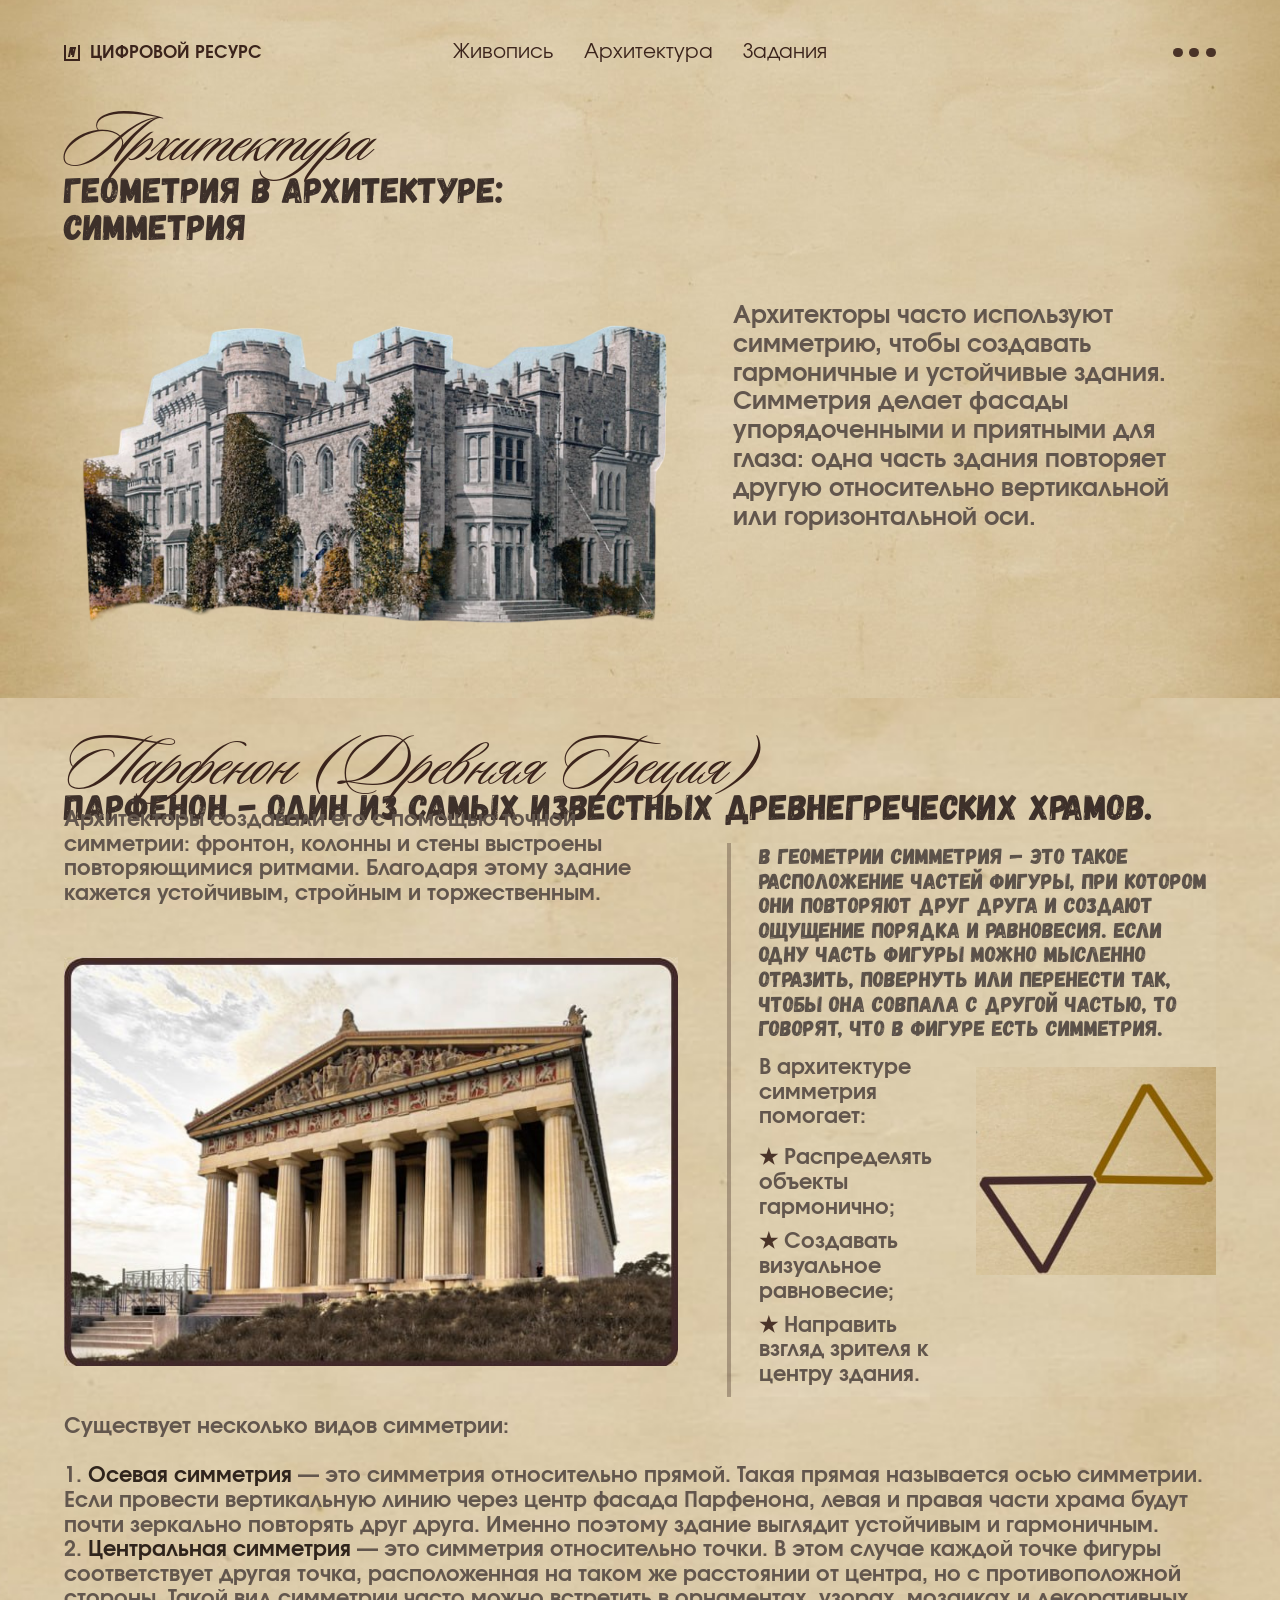
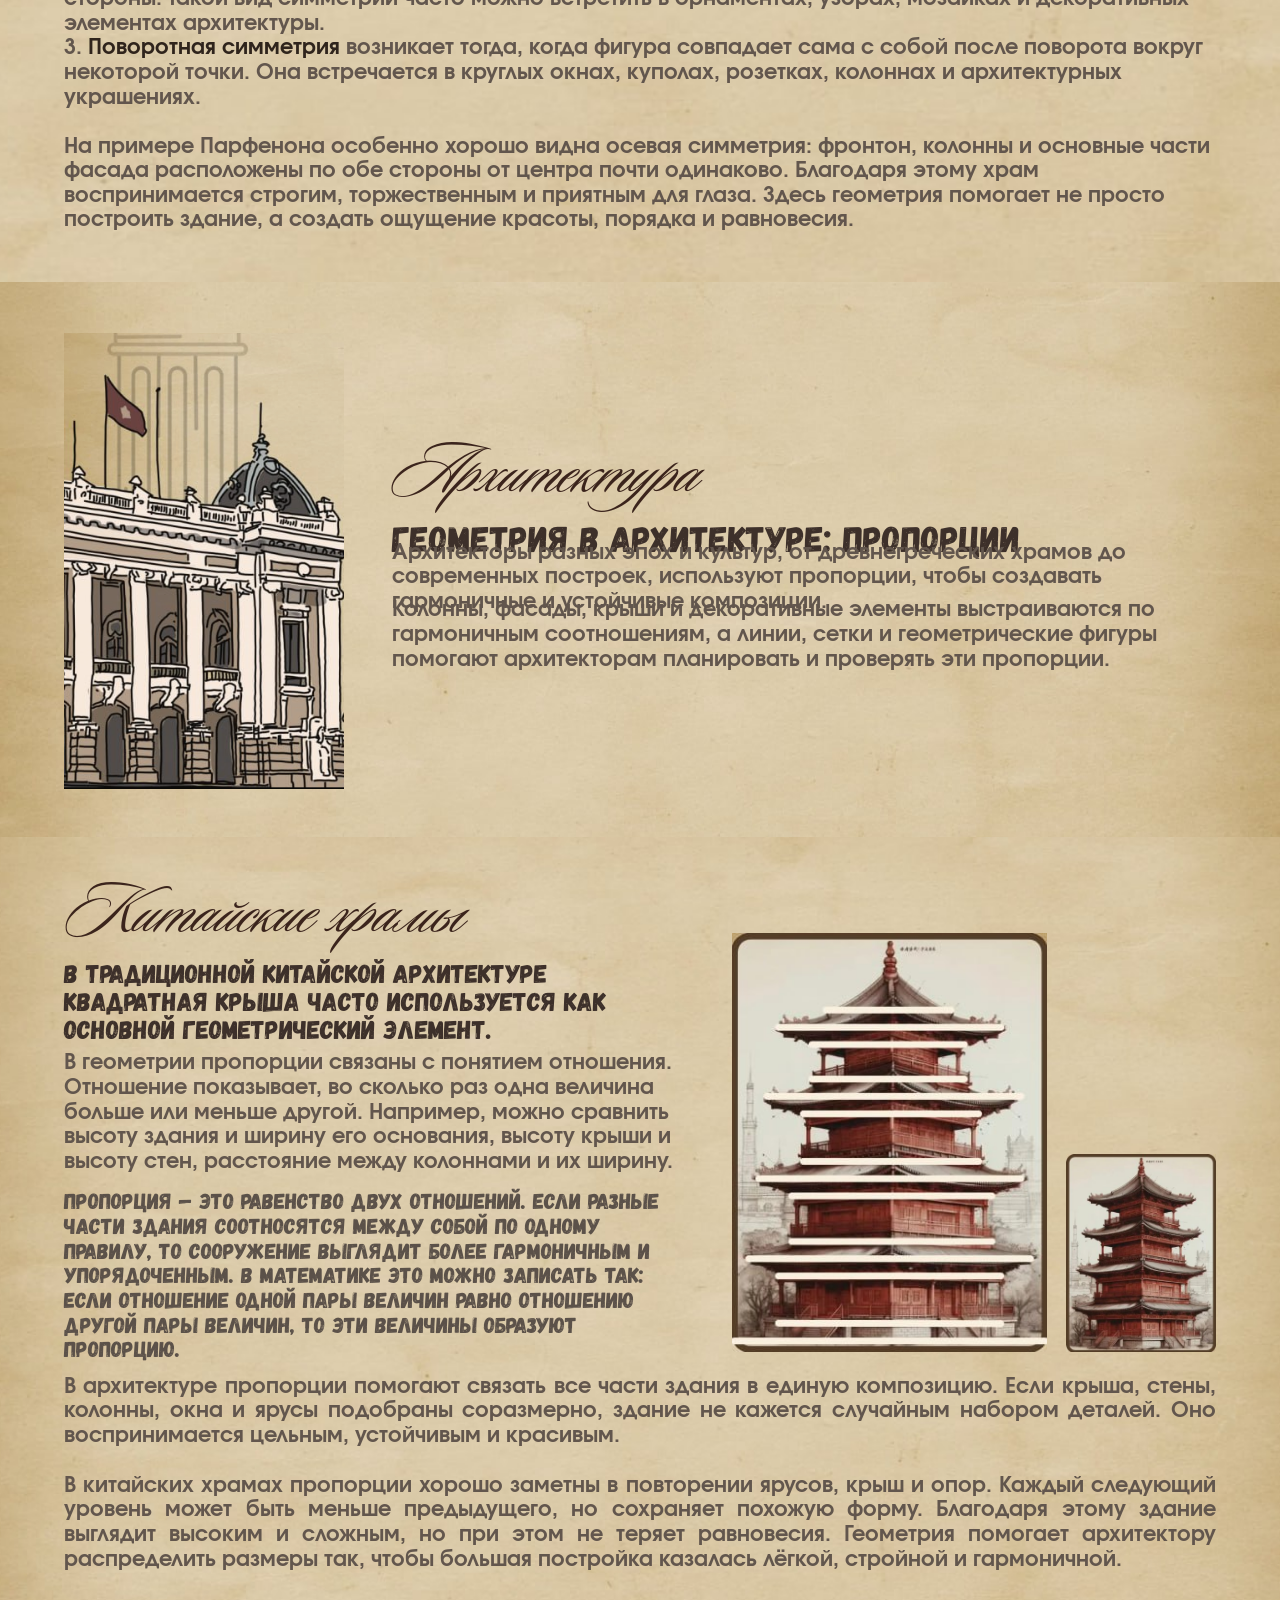
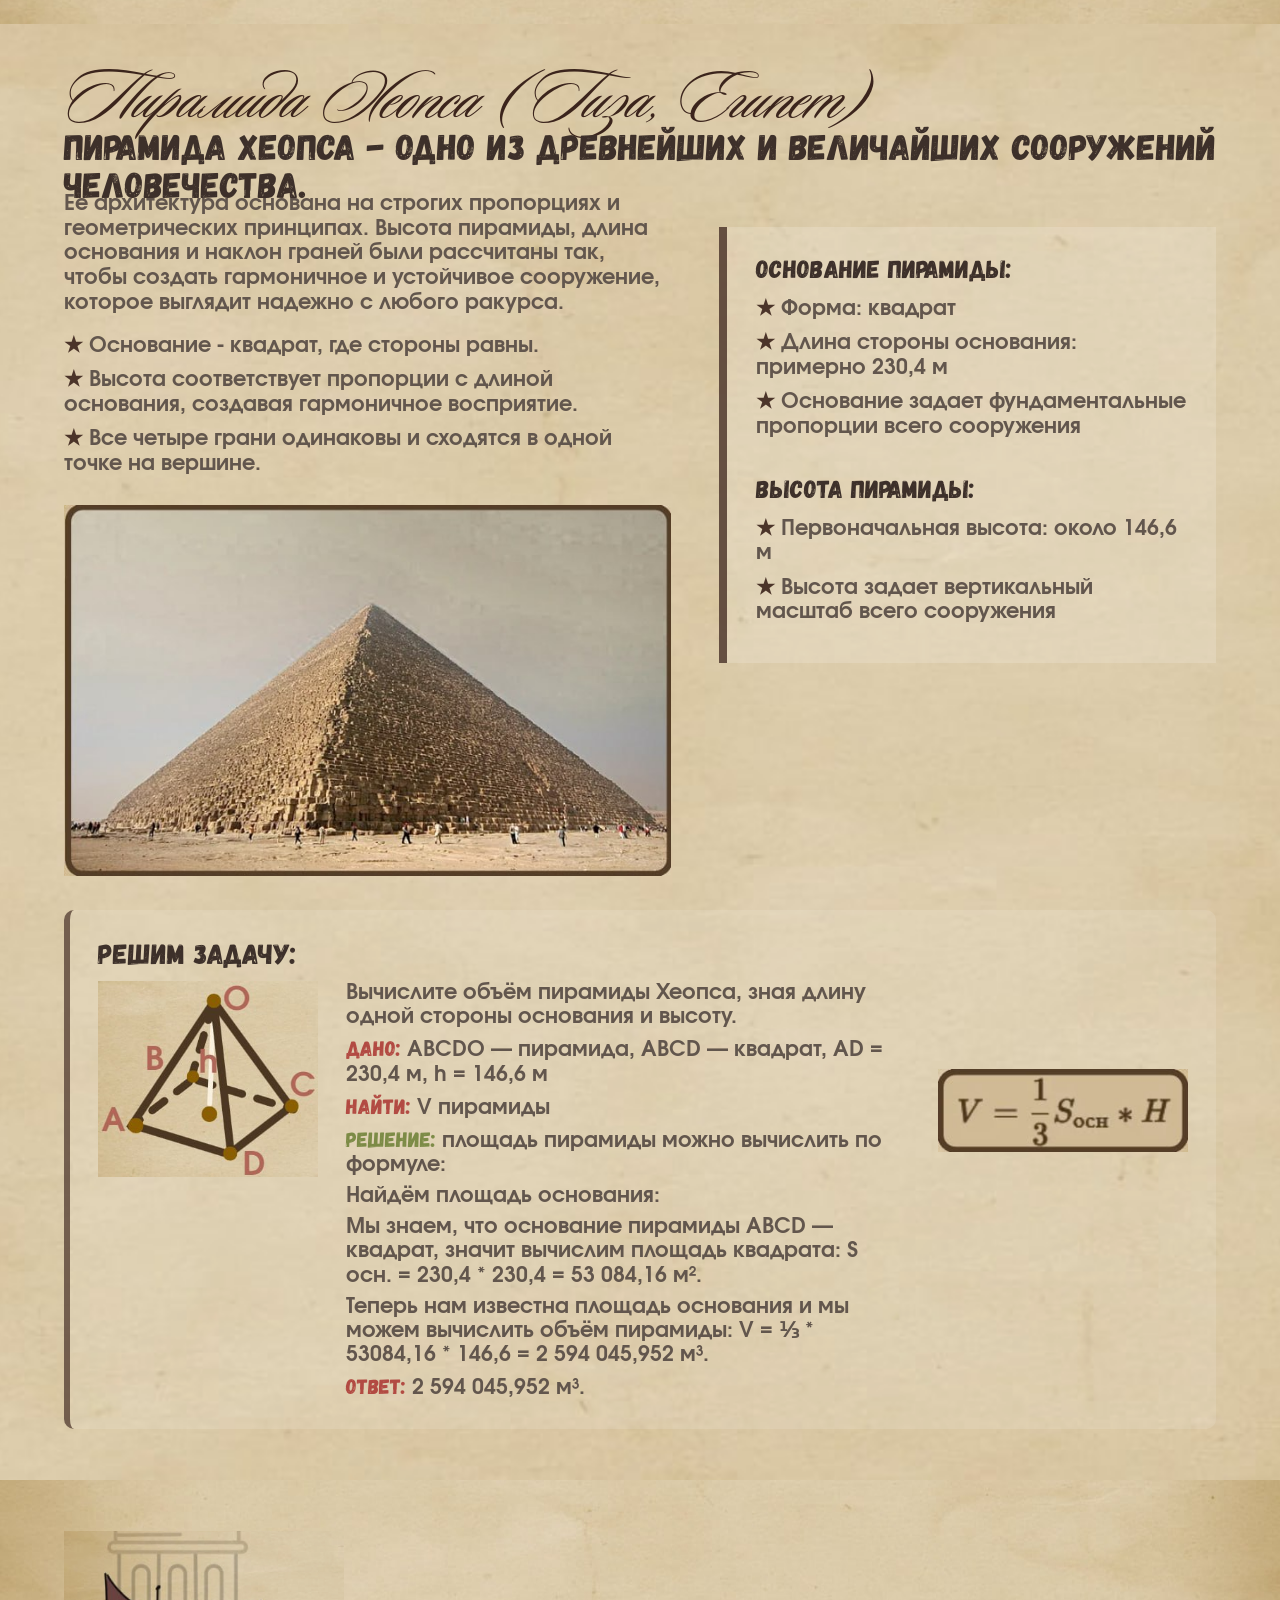
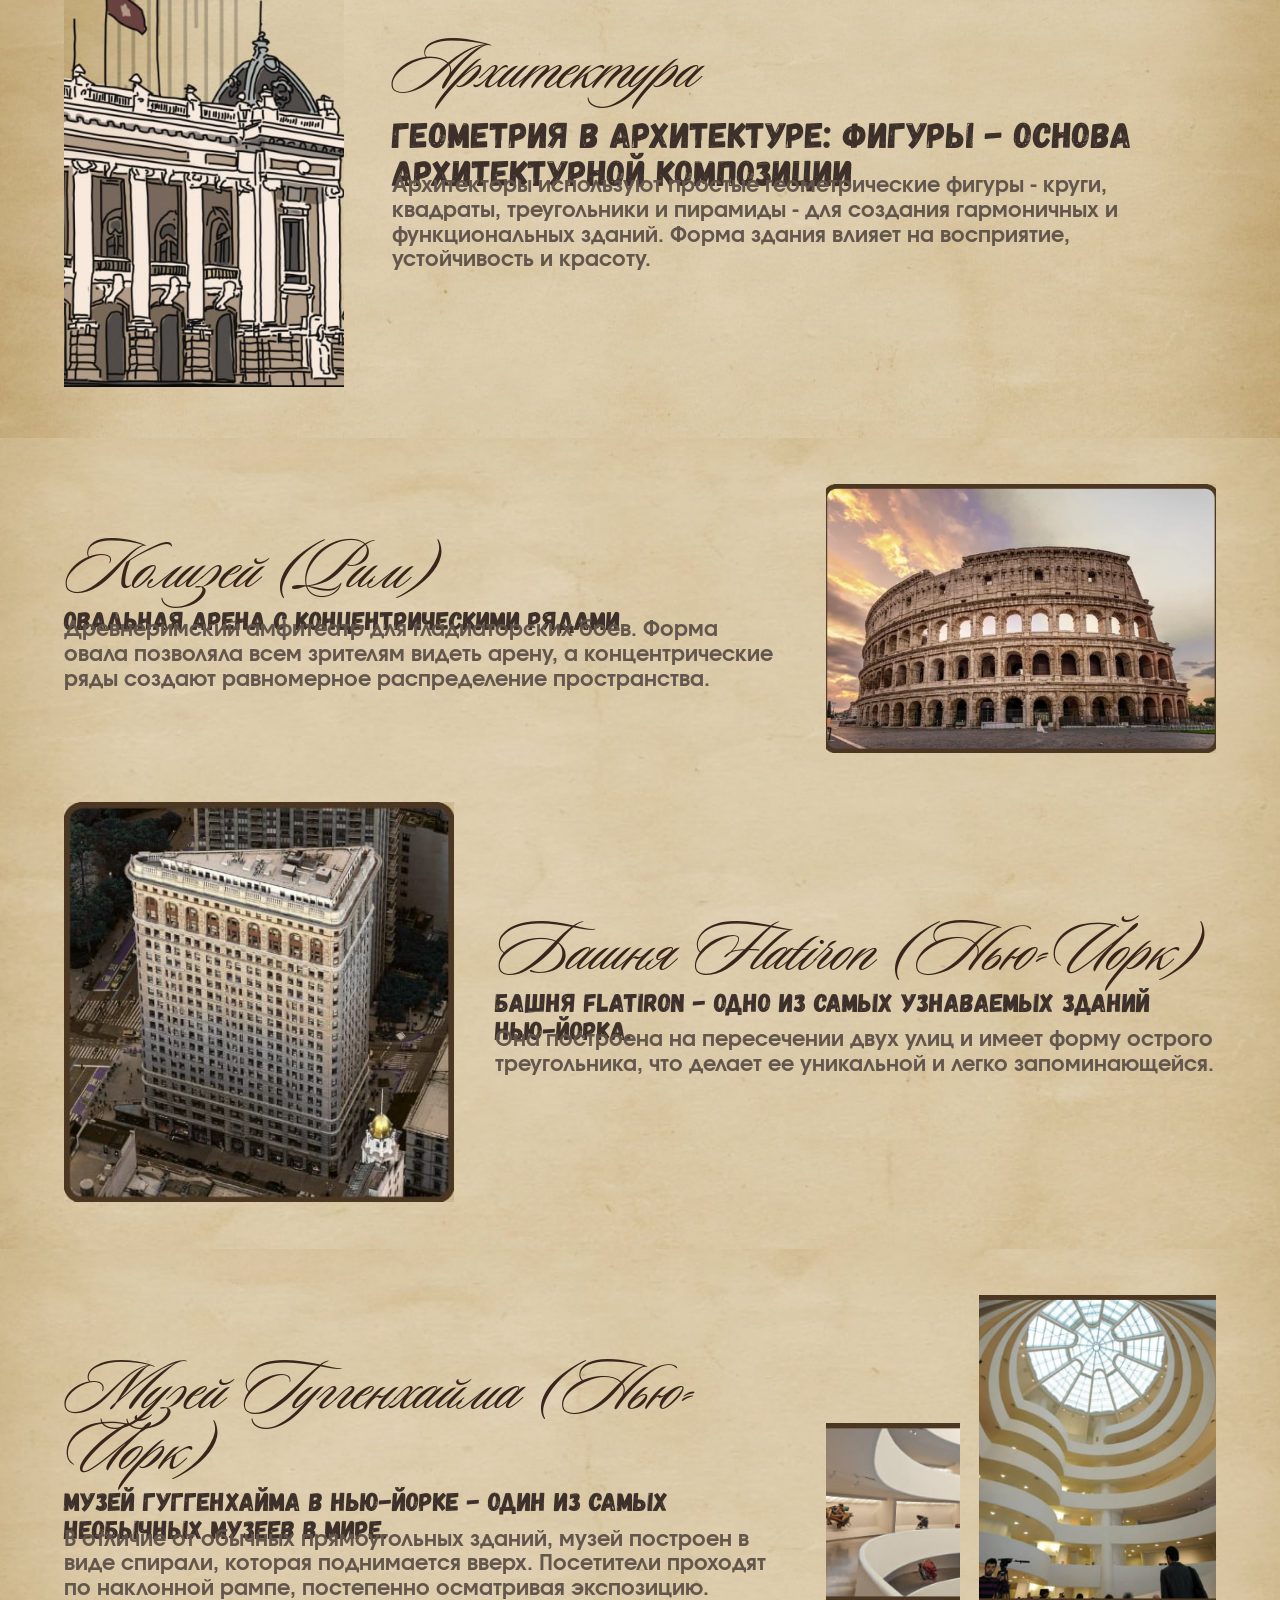
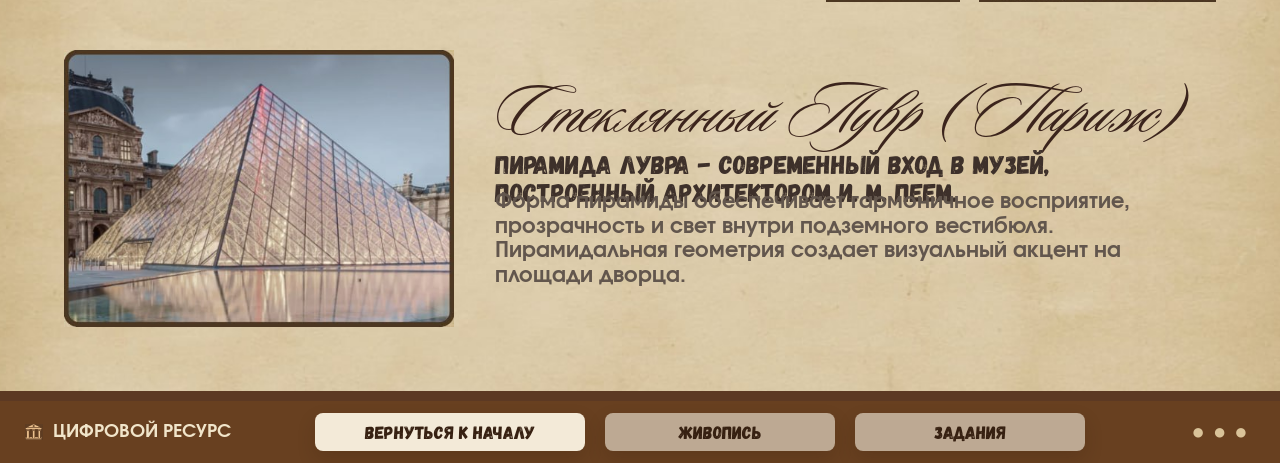
==== architecture.html @ a7446dd9 "Add files via upload" ====
﻿<!doctype html>
<html lang="ru">
<head>
  <meta charset="UTF-8">
  <meta name="viewport" content="width=device-width, initial-scale=1.0">
  <title>Геометрия в архитектуре</title>
  <link rel="stylesheet" href="css/base.css?v=menu-final-1">
  <link rel="stylesheet" href="css/architecture.css?v=pyramid-solution-wide-img-1">
</head>
<body class="architecture-page">
<div class="site-wrap">
  <header class="site-header site-header--dark">
    <a class="site-brand" href="index.html">
      <span class="site-brand-icon" aria-hidden="true"></span>
      <span>ЦИФРОВОЙ РЕСУРС</span>
    </a>

    <nav class="site-nav" aria-label="Основная навигация">
      <a href="index.html">Живопись</a>
      <a href="architecture.html" class="active">Архитектура</a>
      <a href="tasks.html">Задания</a>
    </nav>

    <div class="site-dots" aria-hidden="true">
      <span></span><span></span><span></span>
    </div>
  </header>

  <main class="architecture-main" aria-label="Геометрия в архитектуре">
    <section class="architecture-section architecture-hero" id="top" aria-labelledby="architecture-hero-title">
      <div class="architecture-content architecture-hero__grid">
        <div class="architecture-hero__intro">
          <p class="arch-script">Архитектура</p>
          <h1 class="arch-title" id="architecture-hero-title">Геометрия в архитектуре: симметрия</h1>
          <img class="architecture-hero__image" src="assets/architecture_hero_cutout.png" alt="Архитектурное здание">
        </div>

        <p class="arch-text architecture-hero__copy">
          Архитекторы часто используют симметрию, чтобы создавать гармоничные и устойчивые здания. Симметрия делает фасады упорядоченными и приятными для глаза: одна часть здания повторяет другую относительно вертикальной или горизонтальной оси.
        </p>
      </div>
    </section>

    <section class="architecture-section parthenon-section" aria-labelledby="parthenon-title">
      <div class="architecture-content">
        <p class="arch-script">Парфенон (Древняя Греция)</p>
        <h2 class="arch-title arch-title-large" id="parthenon-title">Парфенон - один из самых известных древнегреческих храмов.</h2>

        <div class="arch-two-column parthenon-layout">
          <div class="arch-copy-stack">
            <p class="arch-text">
              Архитекторы создавали его с помощью точной симметрии: фронтон, колонны и стены выстроены повторяющимися ритмами. Благодаря этому здание кажется устойчивым, стройным и торжественным.
            </p>
            <img class="arch-photo arch-photo-large arch-photo--plain" src="assets/parthenon.jpg" alt="Парфенон">
          </div>

          <aside class="arch-definition">
            <p class="arch-definition__title">В геометрии симметрия — это такое расположение частей фигуры, при котором они повторяют друг друга и создают ощущение порядка и равновесия. Если одну часть фигуры можно мысленно отразить, повернуть или перенести так, чтобы она совпала с другой частью, то говорят, что в фигуре есть симметрия.</p>
            <p class="arch-definition__lead">В архитектуре симметрия помогает:</p>
            <ul class="arch-list">
              <li>Распределять объекты гармонично;</li>
              <li>Создавать визуальное равновесие;</li>
              <li>Направить взгляд зрителя к центру здания.</li>
            </ul>
            <img class="arch-definition__decor" src="assets/pair_triangles.png" alt="Симметричные треугольники">
          </aside>
        </div>

        <p class="arch-text parthenon-bottom-text">
          Существует несколько видов симметрии:<br><br>

          1. <span class="symmetry-term">Осевая симметрия</span> — это симметрия относительно прямой. Такая прямая называется осью симметрии. Если провести вертикальную линию через центр фасада Парфенона, левая и правая части храма будут почти зеркально повторять друг друга. Именно поэтому здание выглядит устойчивым и гармоничным.<br>

          2.  <span class="symmetry-term">Центральная симметрия</span> — это симметрия относительно точки. В этом случае каждой точке фигуры соответствует другая точка, расположенная на таком же расстоянии от центра, но с противоположной стороны. Такой вид симметрии часто можно встретить в орнаментах, узорах, мозаиках и декоративных элементах архитектуры.<br>

          3. <span class="symmetry-term">Поворотная симметрия</span> возникает тогда, когда фигура совпадает сама с собой после поворота вокруг некоторой точки. Она встречается в круглых окнах, куполах, розетках, колоннах и архитектурных украшениях.<br><br>

          На примере Парфенона особенно хорошо видна осевая симметрия: фронтон, колонны и основные части фасада расположены по обе стороны от центра почти одинаково. Благодаря этому храм воспринимается строгим, торжественным и приятным для глаза. Здесь геометрия помогает не просто построить здание, а создать ощущение красоты, порядка и равновесия.
        </p>
      </div>
    </section>

    <section class="architecture-section proportions-intro" aria-labelledby="proportions-title">
      <div class="architecture-content proportions-intro__grid">
        <img class="proportions-intro__decor" src="assets/arch_column.png" alt="Архитектурная колонна">
        <div class="proportions-intro__copy">
          <p class="arch-script">Архитектура</p>
          <h2 class="arch-title" id="proportions-title">Геометрия в архитектуре: пропорции</h2>
          <p class="arch-text">
            Архитекторы разных эпох и культур, от древнегреческих храмов до современных построек, используют пропорции, чтобы создавать гармоничные и устойчивые композиции.
          </p>
          <p class="arch-text">
            Колонны, фасады, крыши и декоративные элементы выстраиваются по гармоничным соотношениям, а линии, сетки и геометрические фигуры помогают архитекторам планировать и проверять эти пропорции.
          </p>
        </div>
      </div>
    </section>

    <section class="architecture-section temples-section" aria-labelledby="temples-title">
      <div class="architecture-content arch-two-column temples-layout">
        <div class="arch-copy-stack">
          <p class="arch-script">Китайские храмы</p>
          <h2 class="arch-title arch-title--small" id="temples-title">В традиционной китайской архитектуре квадратная крыша часто используется как основной геометрический элемент.</h2>
          <p class="arch-text">
            В геометрии пропорции связаны с понятием отношения. Отношение показывает, во сколько раз одна величина больше или меньше другой. Например, можно сравнить высоту здания и ширину его основания, высоту крыши и высоту стен, расстояние между колоннами и их ширину.
          </p>
          <p class="arch-note">Пропорция — это равенство двух отношений. Если разные части здания соотносятся между собой по одному правилу, то сооружение выглядит более гармоничным и упорядоченным. В математике это можно записать так: если отношение одной пары величин равно отношению другой пары величин, то эти величины образуют пропорцию.</p>
        </div>

        <div class="temples-gallery">
          <img class="arch-photo arch-photo--plain temples-gallery__main" src="assets/pagoda.jpg" alt="Китайская пагода">
          <img class="arch-photo arch-photo--plain temples-gallery__small" src="assets/pagoda_small.jpg" alt="Фрагмент китайской пагоды">
        </div>
        <p class="arch-text temples-full-text">
          В архитектуре пропорции помогают связать все части здания в единую композицию. Если крыша, стены, колонны, окна и ярусы подобраны соразмерно, здание не кажется случайным набором деталей. Оно воспринимается цельным, устойчивым и красивым.<br><br>
          В китайских храмах пропорции хорошо заметны в повторении ярусов, крыш и опор. Каждый следующий уровень может быть меньше предыдущего, но сохраняет похожую форму. Благодаря этому здание выглядит высоким и сложным, но при этом не теряет равновесия. Геометрия помогает архитектору распределить размеры так, чтобы большая постройка казалась лёгкой, стройной и гармоничной.
        </p>
      </div>
    </section>

    <section class="architecture-section pyramid-section" aria-labelledby="pyramid-title">
      <div class="architecture-content">
        <p class="arch-script">Пирамида Хеопса (Гиза, Египет)</p>
        <h2 class="arch-title arch-title-large" id="pyramid-title">Пирамида Хеопса - одно из древнейших и величайших сооружений человечества.</h2>

        <div class="pyramid-layout">
          <div class="arch-copy-stack pyramid-left">
            <p class="arch-text">
              Ее архитектура основана на строгих пропорциях и геометрических принципах. Высота пирамиды, длина основания и наклон граней были рассчитаны так, чтобы создать гармоничное и устойчивое сооружение, которое выглядит надежно с любого ракурса.
            </p>
            <ul class="arch-list arch-list--text">
              <li>Основание - квадрат, где стороны равны.</li>
              <li>Высота соответствует пропорции с длиной основания, создавая гармоничное восприятие.</li>
              <li>Все четыре грани одинаковы и сходятся в одной точке на вершине.</li>
            </ul>
            <img class="arch-photo arch-photo--plain pyramid-solution-photo" src="assets/pyramid.jpg" alt="Пирамида Хеопса">
          </div>

          <aside class="pyramid-facts">
            <div>
              <h3>Основание пирамиды:</h3>
              <ul class="arch-list">
                <li>Форма: квадрат</li>
                <li>Длина стороны основания: примерно 230,4 м</li>
                <li>Основание задает фундаментальные пропорции всего сооружения</li>
              </ul>
            </div>
            <div>
              <h3>Высота пирамиды:</h3>
              <ul class="arch-list">
                <li>Первоначальная высота: около 146,6 м</li>
                <li>Высота задает вертикальный масштаб всего сооружения</li>
              </ul>
            </div>
          </aside>
        </div>

        <div class="pyramid-solution">
          <h3 class="pyramid-solution__title">РЕШИМ ЗАДАЧУ:</h3>

          <div class="pyramid-solution__body">
            <img class="pyramid-solution__scheme" src="assets/pyramid_scheme.png" alt="Схема пирамиды с обозначениями ABCDO, AD и h">

            <div class="pyramid-solution__text">
              <p>Вычислите объём пирамиды Хеопса, зная длину одной стороны основания и высоту.</p>
              <p><span class="solution-label solution-label--red">Дано:</span> ABCDO — пирамида, ABCD — квадрат, AD = 230,4 м, h = 146,6 м</p>
              <p><span class="solution-label solution-label--red">Найти:</span> V пирамиды</p>
              <p><span class="solution-label solution-label--green">Решение:</span> площадь пирамиды можно вычислить по формуле:</p>
              <p>Найдём площадь основания:</p>
              <p>Мы знаем, что основание пирамиды ABCD — квадрат, значит вычислим площадь квадрата: S осн. = 230,4 * 230,4 = 53 084,16 м².</p>
              <p>Теперь нам известна площадь основания и мы можем вычислить объём пирамиды: V = ⅓ * 53084,16 * 146,6 = 2 594 045,952 м³.</p>
              <p><span class="solution-label solution-label--red">Ответ:</span> 2 594 045,952 м³.</p>
            </div>

            <img class="pyramid-solution__formula-img" src="assets/pyramid-volume-formula.png" alt="Формула объёма пирамиды">
          </div>
        </div>

      </div>
    </section>

    <section class="architecture-section figures-intro" aria-labelledby="figures-title">
      <div class="architecture-content figures-intro__grid">
        <img class="figures-intro__decor" src="assets/arch_column.png" alt="Архитектурный фасад">
        <div class="figures-intro__copy">
          <p class="arch-script">Архитектура</p>
          <h2 class="arch-title" id="figures-title">Геометрия в архитектуре: фигуры - основа архитектурной композиции</h2>
          <p class="arch-text">
            Архитекторы используют простые геометрические фигуры - круги, квадраты, треугольники и пирамиды - для создания гармоничных и функциональных зданий. Форма здания влияет на восприятие, устойчивость и красоту.
          </p>
        </div>
      </div>
    </section>

    <section class="architecture-section examples-section" aria-labelledby="examples-title">
      <div class="architecture-content">
        <h2 class="sr-only" id="examples-title">Примеры геометрии в архитектуре</h2>
        <div class="example-grid">
          <article class="arch-example">
            <div class="arch-example__copy">
              <p class="arch-script">Колизей (Рим)</p>
              <h3 class="arch-subtitle">Овальная арена с концентрическими рядами</h3>
              <p class="arch-text">
                Древнеримский амфитеатр для гладиаторских боев. Форма овала позволяла всем зрителям видеть арену, а концентрические ряды создают равномерное распределение пространства.
              </p>
            </div>
            <img class="arch-photo arch-photo--plain" src="assets/colosseum.jpg" alt="Колизей">
          </article>

          <article class="arch-example">
            <div class="arch-example__copy">
              <p class="arch-script">Башня Flatiron (Нью-Йорк)</p>
              <h3 class="arch-subtitle">Башня Flatiron - одно из самых узнаваемых зданий Нью-Йорка.</h3>
              <p class="arch-text">
                Она построена на пересечении двух улиц и имеет форму острого треугольника, что делает ее уникальной и легко запоминающейся.
              </p>
            </div>
            <img class="arch-photo arch-photo--plain" src="assets/flatiron.jpg" alt="Башня Flatiron">
          </article>
        </div>
      </div>
    </section>

    <section class="architecture-section examples-section examples-section--final" aria-labelledby="museum-title">
      <div class="architecture-content">
        <h2 class="sr-only" id="museum-title">Музеи и пирамидальные формы</h2>
        <div class="example-grid">
          <article class="arch-example arch-example--gallery">
            <div class="arch-example__copy">
              <p class="arch-script">Музей Гуггенхайма (Нью-Йорк)</p>
              <h3 class="arch-subtitle">Музей Гуггенхайма в Нью-Йорке - один из самых необычных музеев в мире.</h3>
              <p class="arch-text">
                В отличие от обычных прямоугольных зданий, музей построен в виде спирали, которая поднимается вверх. Посетители проходят по наклонной рампе, постепенно осматривая экспозицию.
              </p>
            </div>
            <div class="mini-gallery">
              <img class="arch-photo arch-photo--plain" src="[data-uri]" alt="Спиральная галерея Гуггенхайма">
              <img class="arch-photo arch-photo--plain" src="[data-uri]" alt="Интерьер музея Гуггенхайма">
            </div>
          </article>

          <article class="arch-example">
            <div class="arch-example__copy">
              <p class="arch-script">Стеклянный Лувр (Париж)</p>
              <h3 class="arch-subtitle">Пирамида Лувра - современный вход в музей, построенный архитектором И. М. Пеем.</h3>
              <p class="arch-text">
                Форма пирамиды обеспечивает гармоничное восприятие, прозрачность и свет внутри подземного вестибюля. Пирамидальная геометрия создает визуальный акцент на площади дворца.
              </p>
            </div>
            <img class="arch-photo arch-photo--plain" src="assets/louvre_pyramid.jpg" alt="Пирамида Лувра">
          </article>
        </div>

        <nav class="bottom-nav" aria-label="Навигация по сайту">
          <div class="bottom-brand">
            <img class="brand-icon" src="assets/2.jpg" alt="">
            <span>ЦИФРОВОЙ РЕСУРС</span>
          </div>

          <div class="bottom-links">
            <a href="#top">Вернуться к началу</a>
            <a href="index.html">Живопись</a>
            <a href="tasks.html">Задания</a>
          </div>

          <div class="bottom-dots" aria-hidden="true">●●●</div>
        </nav>
      </div>
    </section>
  </main>
</div>

<script src="script.js"></script>
</body>
</html>
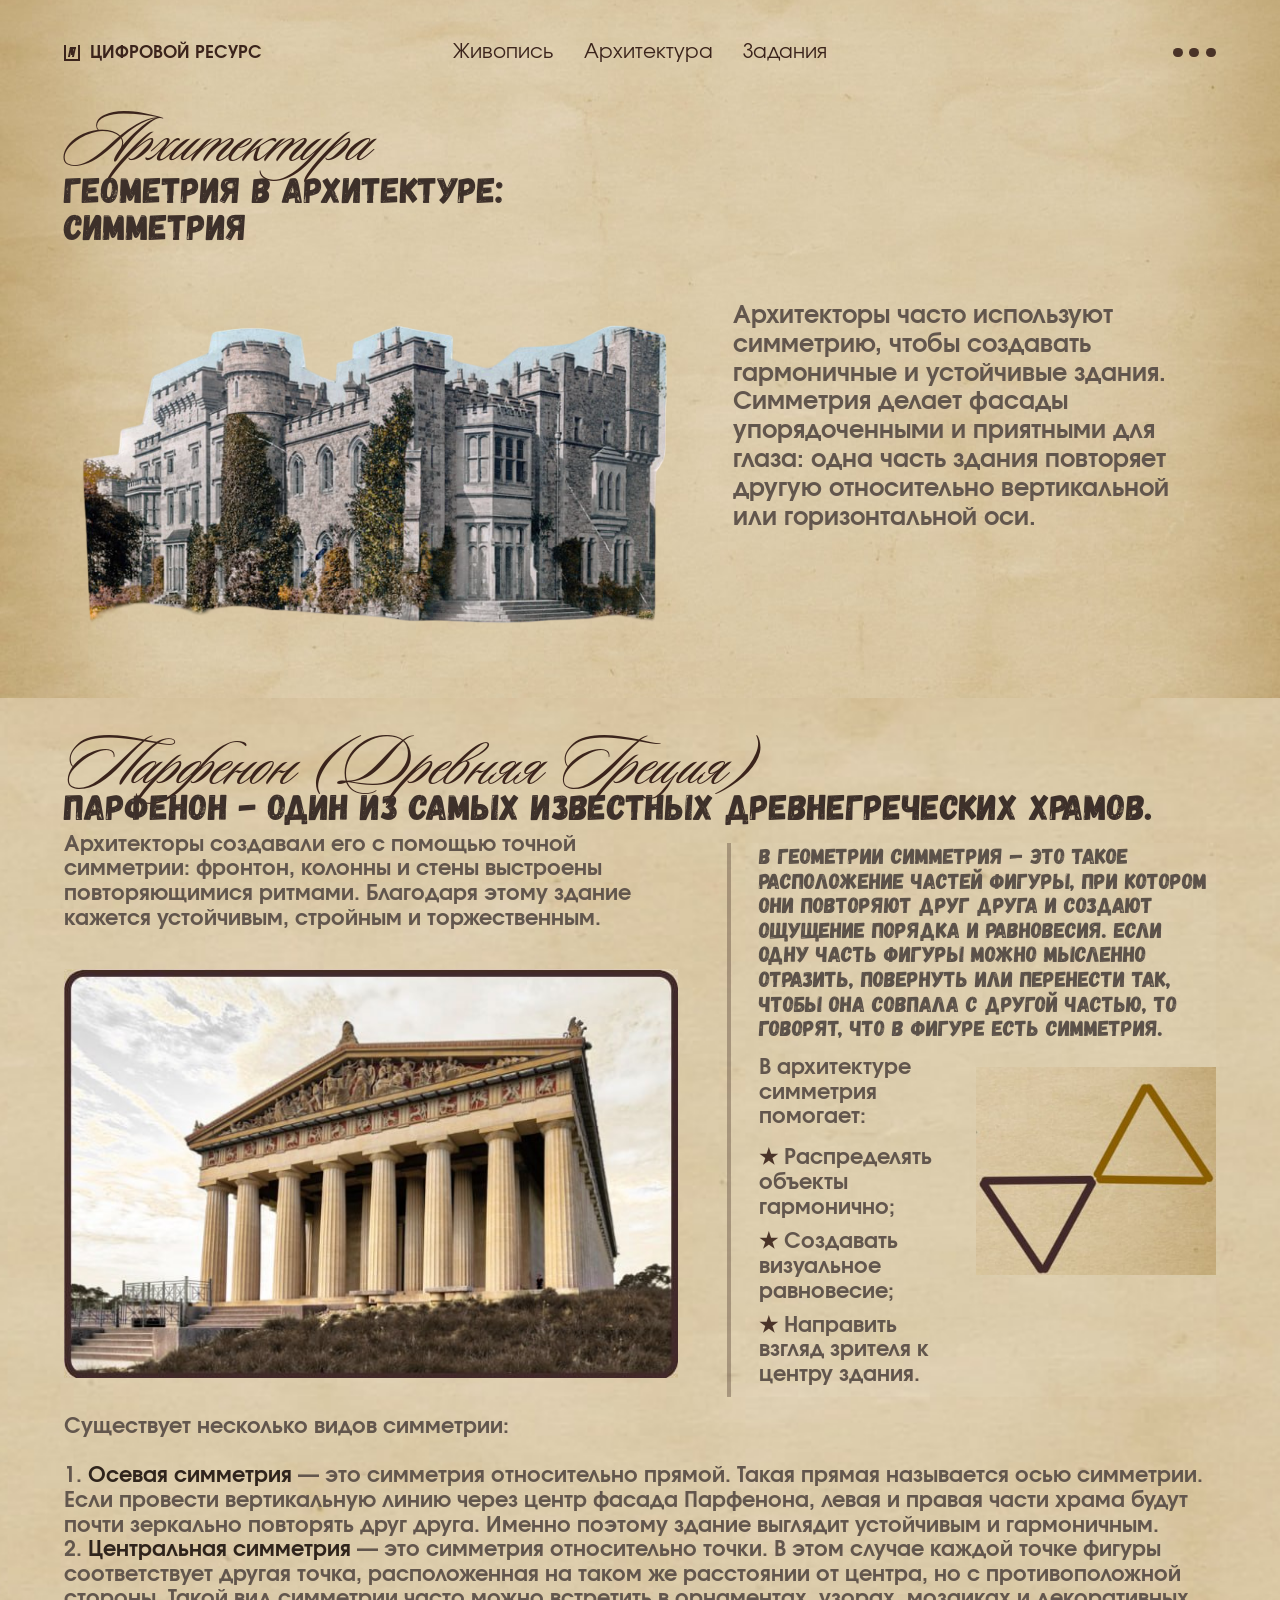
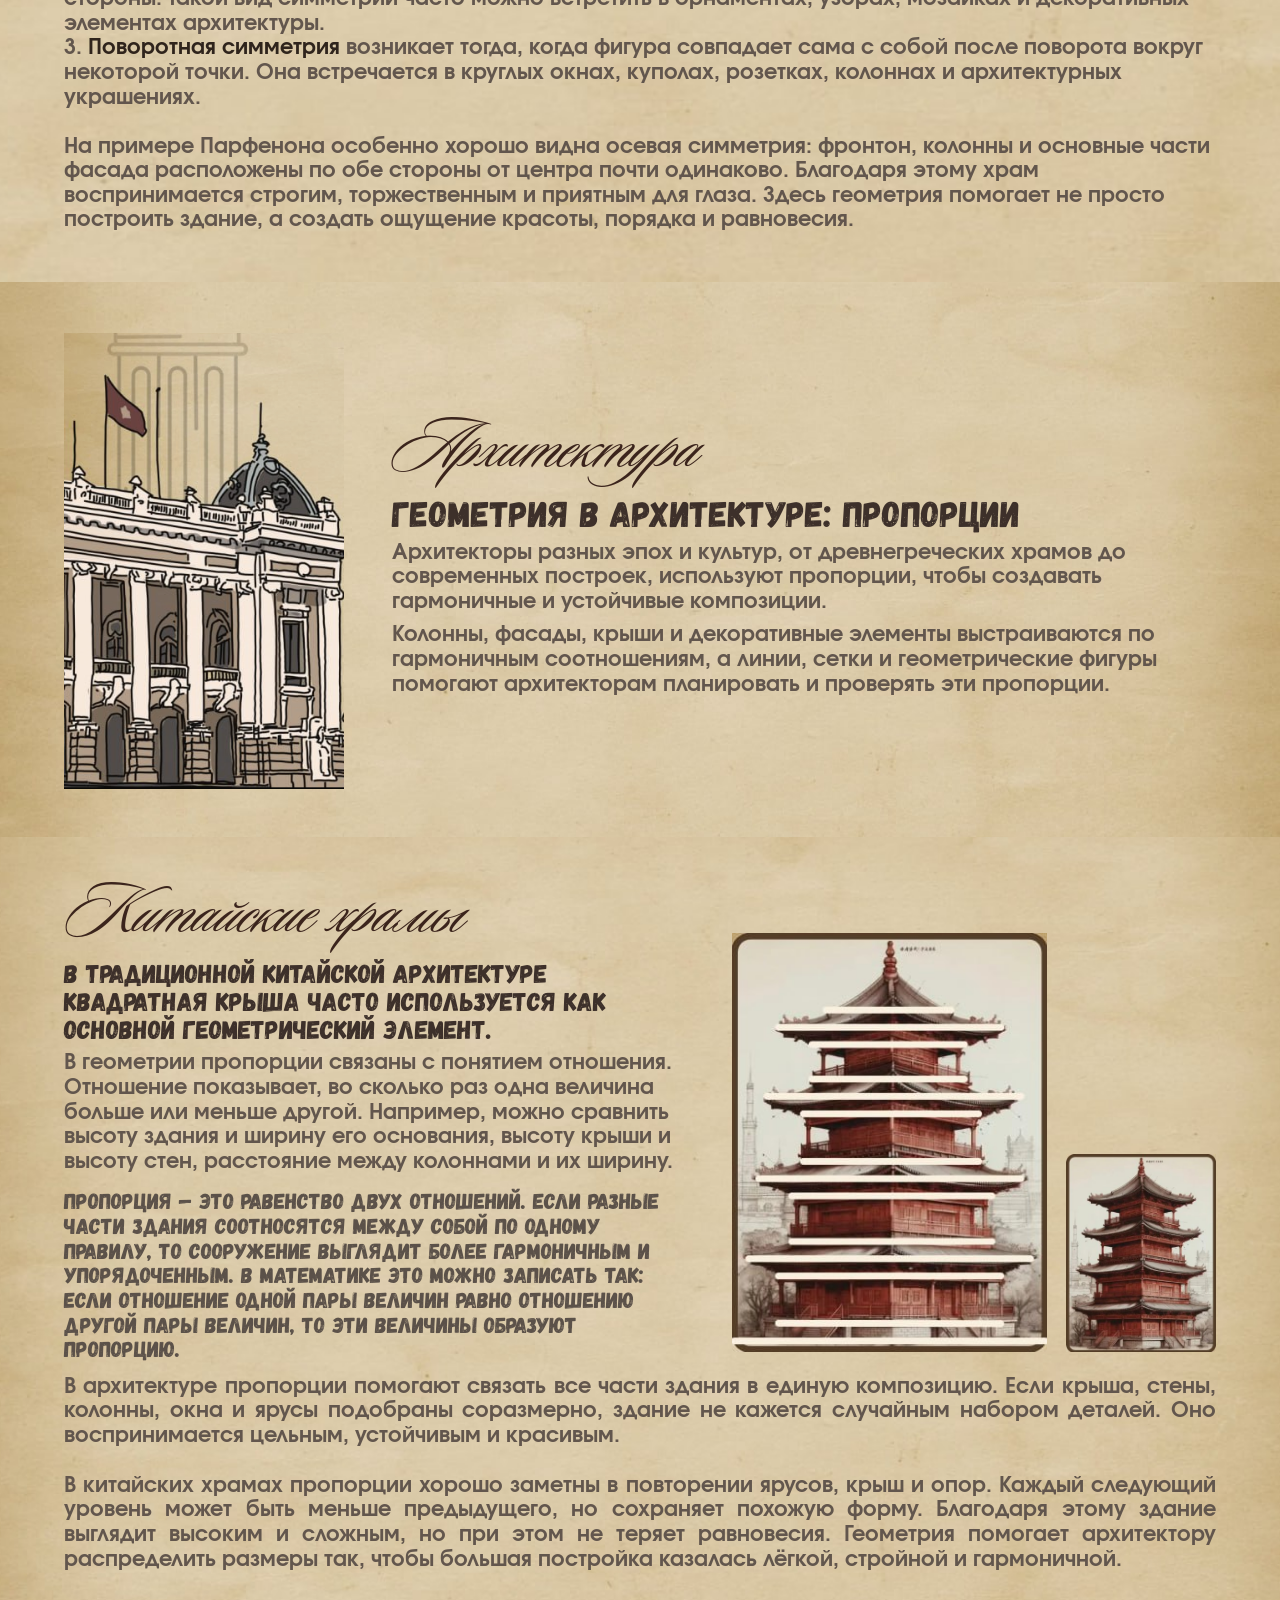
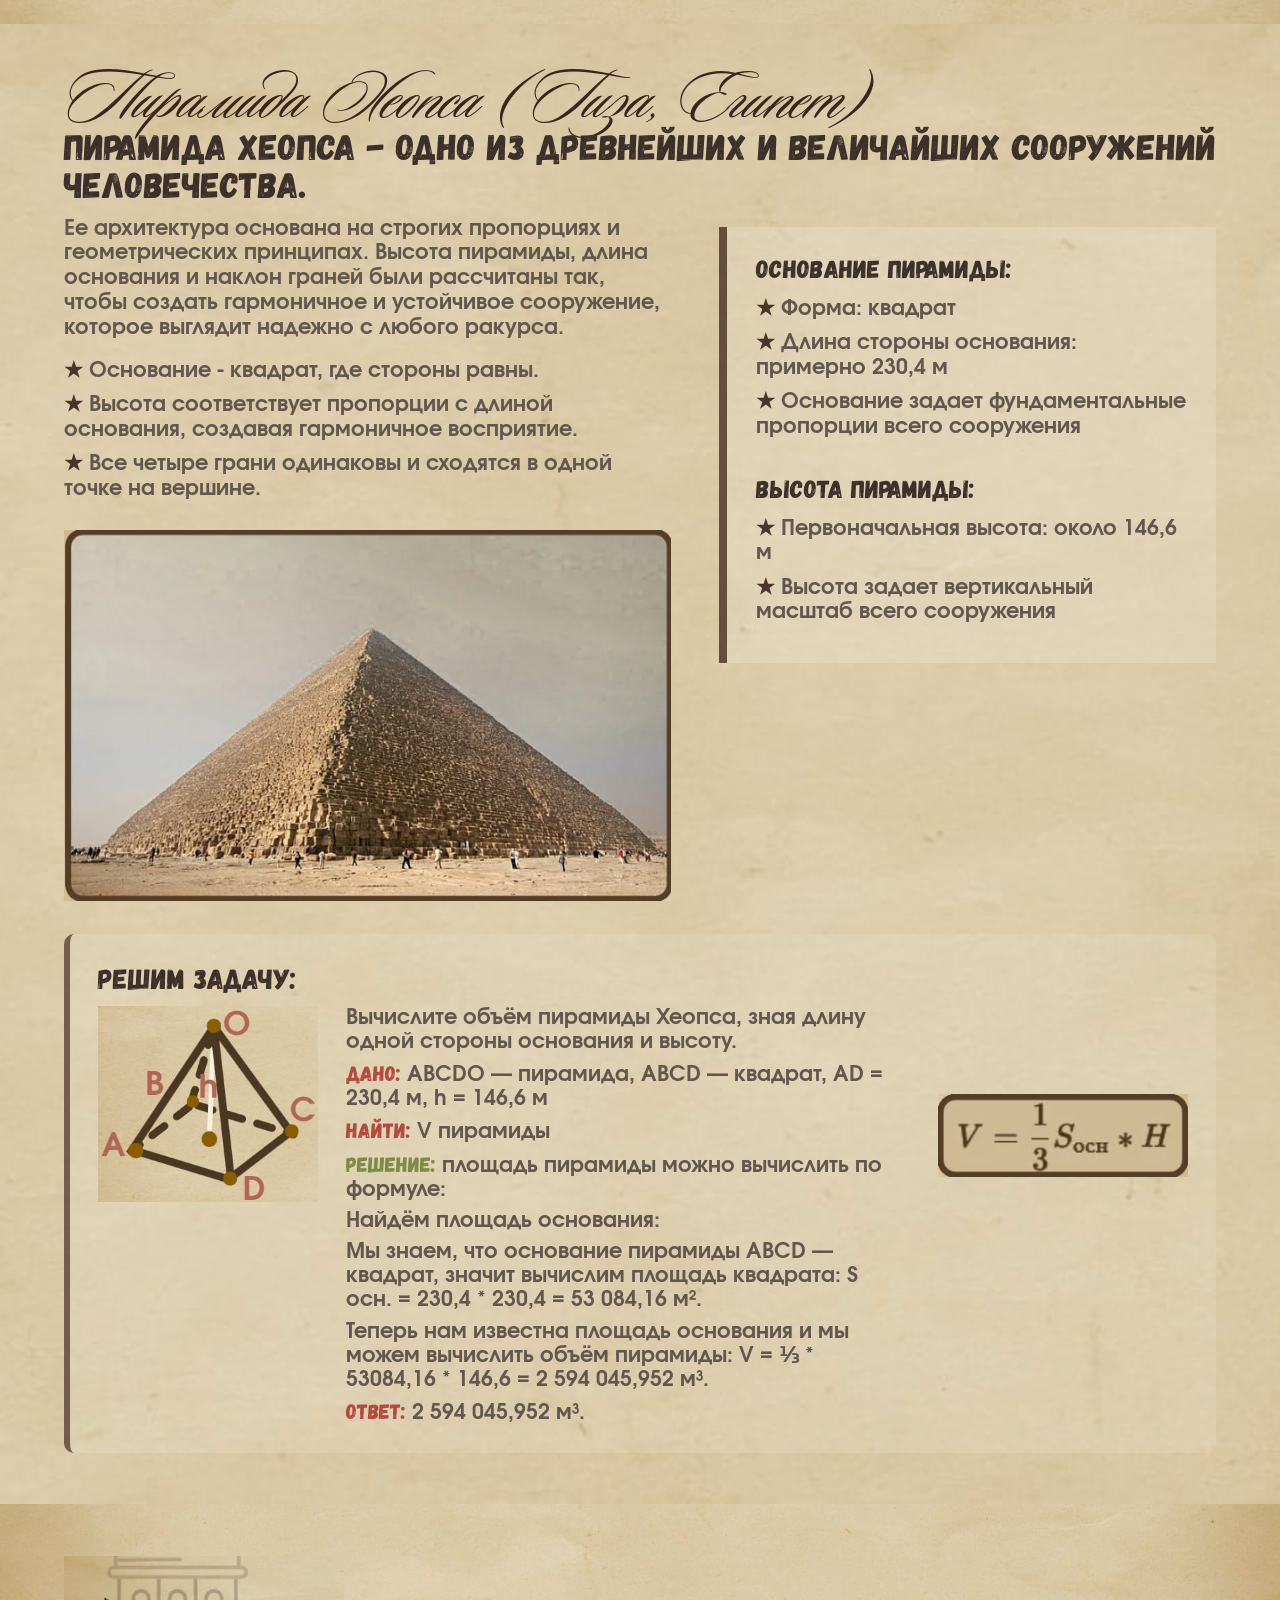
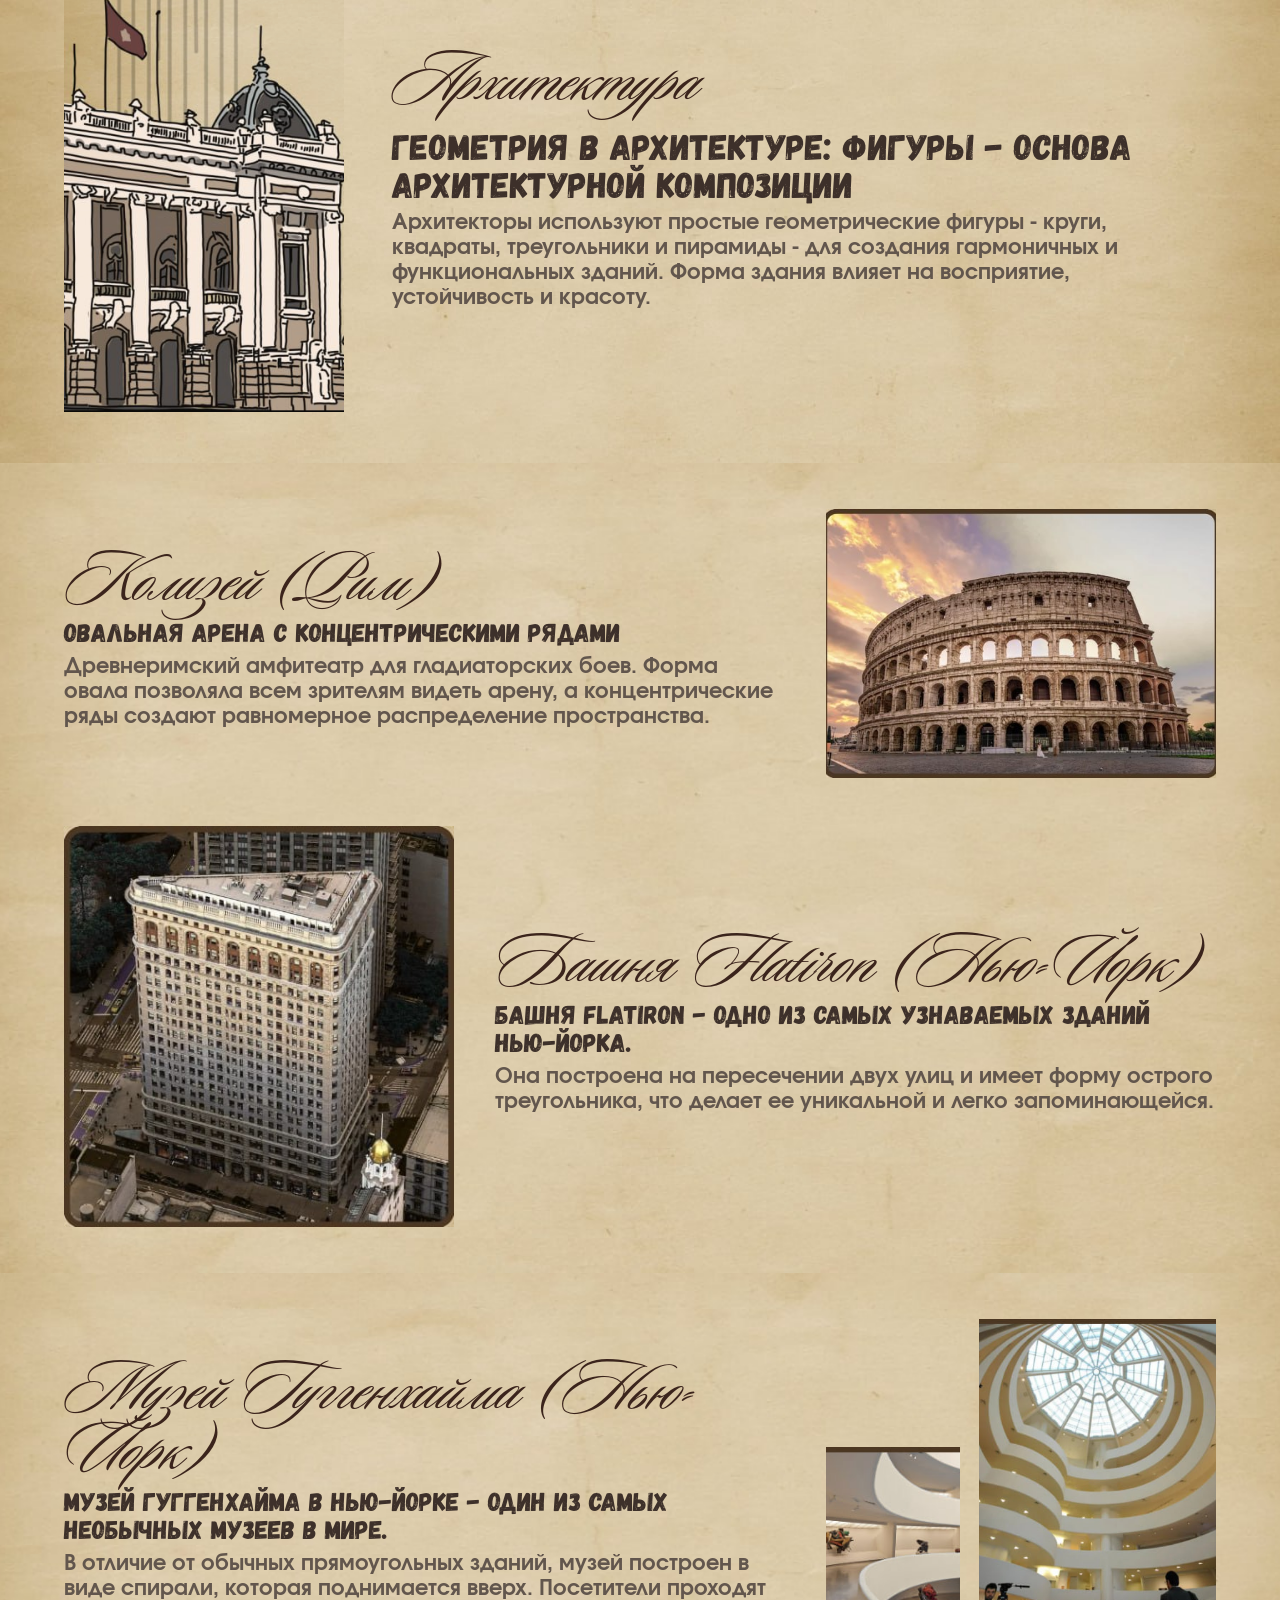
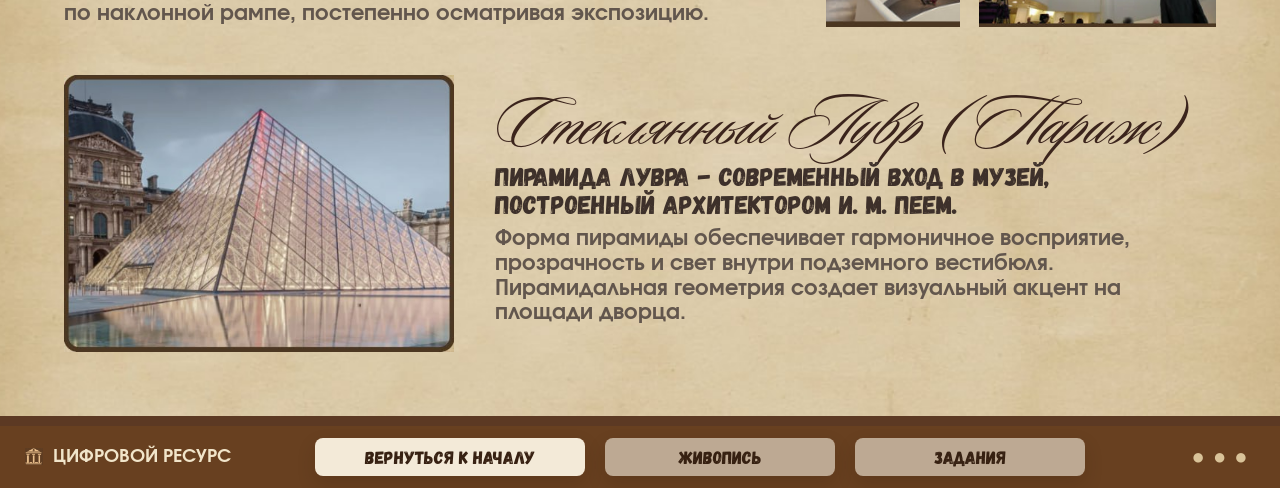
==== commit ede33328: "Add files via upload" ====
--- a/architecture.html
+++ b/architecture.html
@@ -49,7 +49,7 @@
         <div class="arch-two-column parthenon-layout">
           <div class="arch-copy-stack">
             <p class="arch-text">
-              Архитекторы создавали его с помощью точной симметрии: фронтон, колонны и стены выстроены повторяющимися ритмами. Благодаря этому здание кажется устойчивым, стройным и торжественным.
+              <br>Архитекторы создавали его с помощью точной симметрии: фронтон, колонны и стены выстроены повторяющимися ритмами. Благодаря этому здание кажется устойчивым, стройным и торжественным.
             </p>
             <img class="arch-photo arch-photo-large arch-photo--plain" src="assets/parthenon.jpg" alt="Парфенон">
           </div>
@@ -87,7 +87,7 @@
           <p class="arch-script">Архитектура</p>
           <h2 class="arch-title" id="proportions-title">Геометрия в архитектуре: пропорции</h2>
           <p class="arch-text">
-            Архитекторы разных эпох и культур, от древнегреческих храмов до современных построек, используют пропорции, чтобы создавать гармоничные и устойчивые композиции.
+            <br>Архитекторы разных эпох и культур, от древнегреческих храмов до современных построек, используют пропорции, чтобы создавать гармоничные и устойчивые композиции.<br><br>
           </p>
           <p class="arch-text">
             Колонны, фасады, крыши и декоративные элементы выстраиваются по гармоничным соотношениям, а линии, сетки и геометрические фигуры помогают архитекторам планировать и проверять эти пропорции.
@@ -126,7 +126,7 @@
         <div class="pyramid-layout">
           <div class="arch-copy-stack pyramid-left">
             <p class="arch-text">
-              Ее архитектура основана на строгих пропорциях и геометрических принципах. Высота пирамиды, длина основания и наклон граней были рассчитаны так, чтобы создать гармоничное и устойчивое сооружение, которое выглядит надежно с любого ракурса.
+              <br>Ее архитектура основана на строгих пропорциях и геометрических принципах. Высота пирамиды, длина основания и наклон граней были рассчитаны так, чтобы создать гармоничное и устойчивое сооружение, которое выглядит надежно с любого ракурса.
             </p>
             <ul class="arch-list arch-list--text">
               <li>Основание - квадрат, где стороны равны.</li>
@@ -186,7 +186,7 @@
           <p class="arch-script">Архитектура</p>
           <h2 class="arch-title" id="figures-title">Геометрия в архитектуре: фигуры - основа архитектурной композиции</h2>
           <p class="arch-text">
-            Архитекторы используют простые геометрические фигуры - круги, квадраты, треугольники и пирамиды - для создания гармоничных и функциональных зданий. Форма здания влияет на восприятие, устойчивость и красоту.
+            <br>Архитекторы используют простые геометрические фигуры - круги, квадраты, треугольники и пирамиды - для создания гармоничных и функциональных зданий. Форма здания влияет на восприятие, устойчивость и красоту.
           </p>
         </div>
       </div>
@@ -201,7 +201,7 @@
               <p class="arch-script">Колизей (Рим)</p>
               <h3 class="arch-subtitle">Овальная арена с концентрическими рядами</h3>
               <p class="arch-text">
-                Древнеримский амфитеатр для гладиаторских боев. Форма овала позволяла всем зрителям видеть арену, а концентрические ряды создают равномерное распределение пространства.
+                <br>Древнеримский амфитеатр для гладиаторских боев. Форма овала позволяла всем зрителям видеть арену, а концентрические ряды создают равномерное распределение пространства.
               </p>
             </div>
             <img class="arch-photo arch-photo--plain" src="assets/colosseum.jpg" alt="Колизей">
@@ -212,7 +212,7 @@
               <p class="arch-script">Башня Flatiron (Нью-Йорк)</p>
               <h3 class="arch-subtitle">Башня Flatiron - одно из самых узнаваемых зданий Нью-Йорка.</h3>
               <p class="arch-text">
-                Она построена на пересечении двух улиц и имеет форму острого треугольника, что делает ее уникальной и легко запоминающейся.
+                <br>Она построена на пересечении двух улиц и имеет форму острого треугольника, что делает ее уникальной и легко запоминающейся.
               </p>
             </div>
             <img class="arch-photo arch-photo--plain" src="assets/flatiron.jpg" alt="Башня Flatiron">
@@ -230,7 +230,7 @@
               <p class="arch-script">Музей Гуггенхайма (Нью-Йорк)</p>
               <h3 class="arch-subtitle">Музей Гуггенхайма в Нью-Йорке - один из самых необычных музеев в мире.</h3>
               <p class="arch-text">
-                В отличие от обычных прямоугольных зданий, музей построен в виде спирали, которая поднимается вверх. Посетители проходят по наклонной рампе, постепенно осматривая экспозицию.
+                <br>В отличие от обычных прямоугольных зданий, музей построен в виде спирали, которая поднимается вверх. Посетители проходят по наклонной рампе, постепенно осматривая экспозицию.
               </p>
             </div>
             <div class="mini-gallery">
@@ -244,7 +244,7 @@
               <p class="arch-script">Стеклянный Лувр (Париж)</p>
               <h3 class="arch-subtitle">Пирамида Лувра - современный вход в музей, построенный архитектором И. М. Пеем.</h3>
               <p class="arch-text">
-                Форма пирамиды обеспечивает гармоничное восприятие, прозрачность и свет внутри подземного вестибюля. Пирамидальная геометрия создает визуальный акцент на площади дворца.
+                <br>Форма пирамиды обеспечивает гармоничное восприятие, прозрачность и свет внутри подземного вестибюля. Пирамидальная геометрия создает визуальный акцент на площади дворца.
               </p>
             </div>
             <img class="arch-photo arch-photo--plain" src="assets/louvre_pyramid.jpg" alt="Пирамида Лувра">
